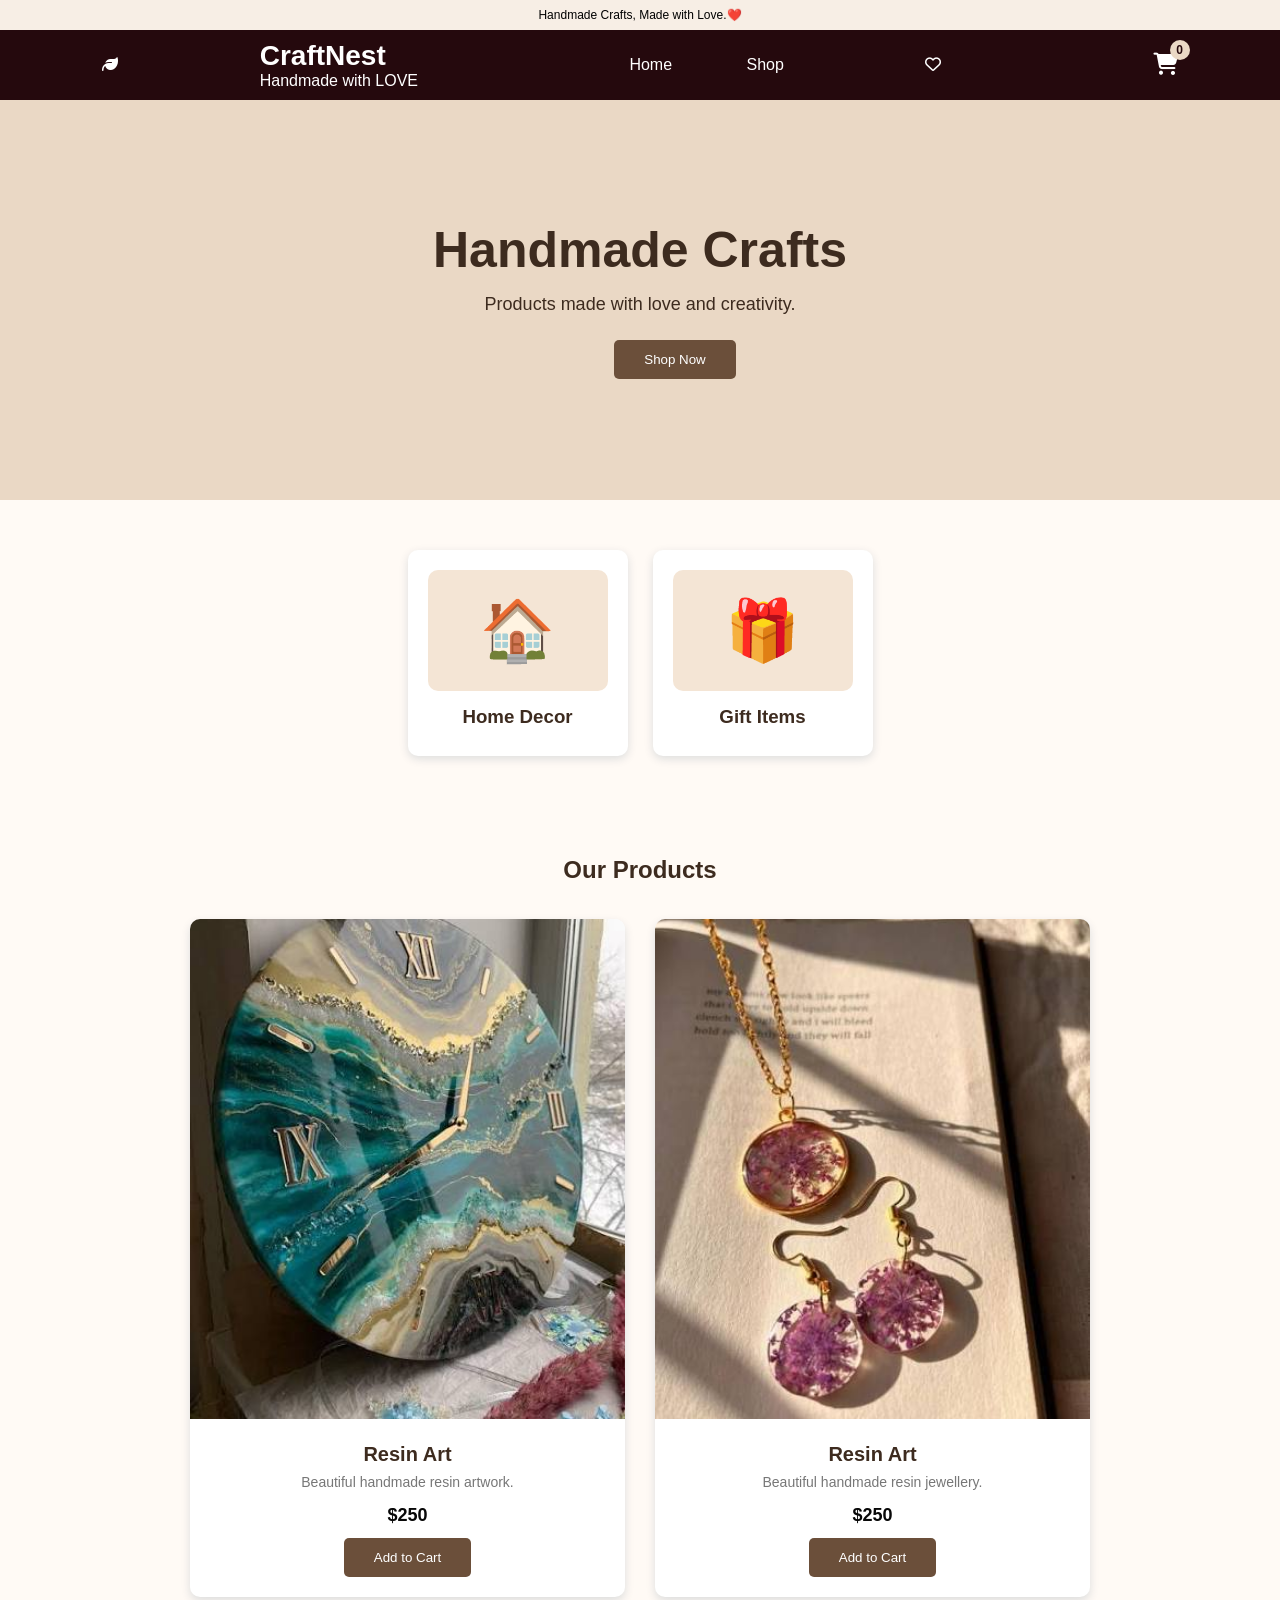
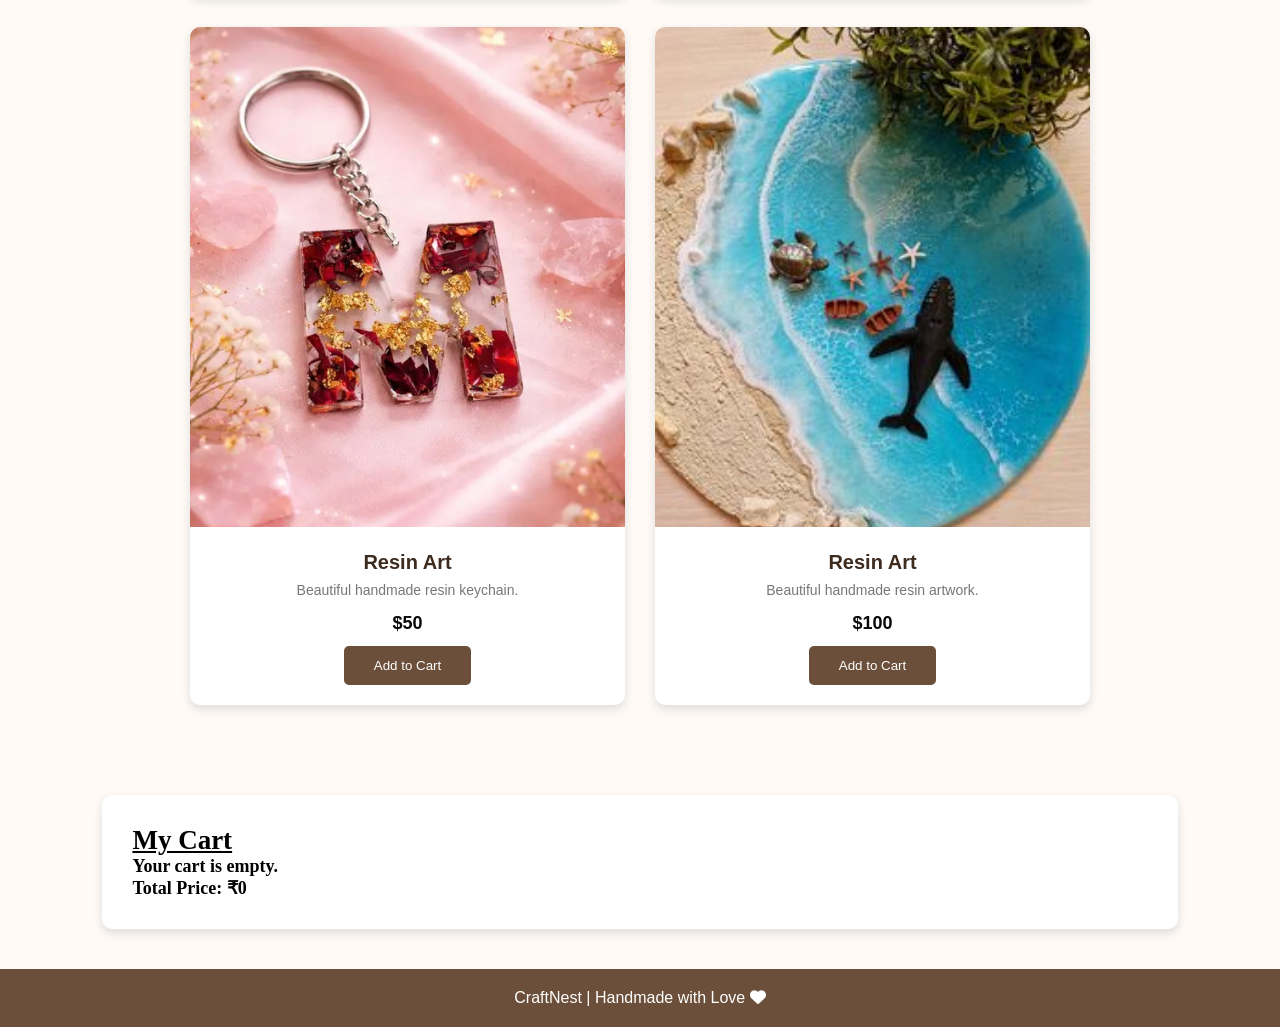
==== index.html @ 23b696b9 "Add files via upload" ====
<!DOCTYPE html>
<html lang="en">
<head>
    <meta charset="UTF-8">
    <meta name="viewport" content="width=device-width, initial-scale=1.0">
    <title>CraftsNests | Handmade Crafts</title>
    <link rel="stylesheet" href="style.css">
    <link rel="stylesheet" href="https://cdnjs.cloudflare.com/ajax/libs/font-awesome/6.5.2/css/all.min.css">
</head>
<body>
    <div class="top-bar">
        <p> Handmade Crafts, Made with Love.❤️</p>

       
        
    </div>
    <header>
      
        <div class="logo">
            <i class="fa-solid fa-leaf"></i>
        </div>
             <div >
                 <h1>CraftNest</h1>
                 <span>Handmade with LOVE</span>
             </div>
      
        <nav >
            <a href="#home" class="home">Home</a>
            <a href="#products">Shop</a>
           
        </nav>
        
        <div class="heart">
            <i class="fa-regular fa-heart"></i></div>
           <div class="cart">
    <nav>
        <a href="#cart" class="cart">
            <i class="fa-solid fa-cart-shopping"></i>
            <sup id="cart-count">0</sup>
        </a>
    </nav>
      
</div>
      
    </header>


    <section class="hero">
        <div >
            <h2> Handmade Crafts</h2>
            <p> Products made with love and creativity.</p>
            <nav>

           <a href="#products">
            <button>Shop Now</button>
            </a>
            </nav>

        </div>
    </section>

    <section class="category">
        <div class="cards">
            <a href="homedecor.html" class="card">
                <div class="image">&#127968</div>
                    <h3>Home Decor</h3>
            </a>

            <a href="gifts.html" class="card">
               <div class="image">  &#127873</div>
                    <h3>Gift Items</h3>
            </a>   
          
         
        </div>
    </section>
     <!-- Products -->
    <section class="products" id="products">

        <h2>Our Products</h2>

        <div class="product-grid">

            <!-- Product 1 -->
            <div class="product-card">

                <img src="resin2.jpg" alt="Resin Art">

                <div class="product-info">

                    <h3>Resin Art</h3>

                    <p>Beautiful handmade resin artwork.</p>

                    <div class="product-bottom">

                        <span class="price">$250</span>

                        <button class="add-cart" data-name="Resin Art" data-price="250">
    Add to Cart
</button>

                    </div>

                </div>

            </div>
         <div class="product-card">

                <img src="resin4.jpg" alt="Resin Art">

                <div class="product-info">

                    <h3>Resin Art</h3>

                    <p>Beautiful handmade resin jewellery.</p>

                    <div class="product-bottom">

                        <span class="price">$250</span>

                      <button class="add-cart" data-name="Resin Jewellery" data-price="250">
    Add to Cart
</button>  
                    </div>

                </div>
                </div>

                  <div class="product-card">

                <img src="resin3.jpg" alt="Resin Art">

                <div class="product-info">

                    <h3>Resin Art</h3>

                    <p>Beautiful handmade resin keychain.</p>

                    <div class="product-bottom">

                        <span class="price">$50</span>

                       <button class="add-cart" data-name="Resin Keychain" data-price="50">
    Add to Cart
</button>

                    </div>

                </div>

            </div>
             <div class="product-card">

                <img src="resin1.jpg" alt="Resin Art">

                <div class="product-info">

                    <h3>Resin Art</h3>

                    <p>Beautiful handmade resin artwork.</p>

                    <div class="product-bottom">

                        <span class="price">$100</span>

                       <button class="add-cart" data-name="Resin Artwork" data-price="100">
    Add to Cart
</button> 

                    </div>

                </div>

            </div>
   
        </div>
    </section>
    <section id="cart">
        <div class="mycart">
            <h2><u>My Cart</u></h2>
              <div id="cart-items">
                <p>Your cart is empty.</p>
             </div>

            <p>Total Price: ₹<span id="total-price">0</span></p>
           
        </div>
    </section>
    <footer>
        <p>CraftNest | Handmade with Love <i class="fa fa-heart"></i></p>
    </footer>
    <script src="script.js"></script>
</body>
</html>
---- style.css ----
*{
    margin:0;
    padding:0;
    box-sizing:border-box
}
html {
    scroll-behavior: smooth;
}

body{
    font-family: Arial,  sans-serif;
    background:#fffaf5;
    color:#3d2b1f;

}
.top-bar{
    background: #f7eee5;
    height:30px;
    display:flex;
    align-items: center;
    justify-content: center;
    font-size: 12px;
    color:black;
}

header{
    background: rgb(37, 9, 13);
    color:white;
    padding:10px 8%;
    display:flex;
    justify-content:space-between;
    align-items:center;
}
header h1{
    font-size: 28px;
}
nav a{
    color:white;
    text-decoration: none;
    margin-left:70px;
    
}
nav a:hover{
    color:beige;
}
.hero{
    height:400px;
    display:-webkit-flex;
    align-items: center;
    justify-content: center;
    text-align: center;
    background: #ead8c5;
}
.hero h2{
    font-size:50px;
    margin-bottom:15px;
}
.hero p{
   font-size:18px;
   margin-bottom: 25px;
}
button{
    border:none;
    border-radius: 5px;
    background: #6b4f3a;
    color:white;
    cursor:pointer;
    padding:12px 30px;
}
button:hover{
    background: #4d3627;
}
.category{
    padding:50px 8%;
    text-align: center;

}
.category h2{
    margin-bottom: 30px;
}
.cards{
    display:flex;
    justify-content: center;
    gap:25px;
    flex-wrap:wrap;
}
.card{
    background: white;
    width:220px;
    padding:20px;
    border-radius:10px;
    box-shadow:0 3px 10px #ddd;
     text-decoration: none;
    color: #3d2b1f;
    display: block;
}
.card:hover {
    transform: translateY(-5px);
    transition: 0.3s;
}
.image{
    font-size:60px;
    background:#f4e5d5;
    padding:25px;
    border-radius:10px;

}
.card h3{
    margin:15px 0 8px;
}
.card p{
    font-size: 14px;
}

.products {
    padding: 50px 8%;
}

.products h2 {
    text-align: center;
    margin-bottom: 35px;
}

.product-grid {
    display: grid;
    grid-template-columns: repeat(2, 1fr);
    gap: 30px;
    max-width: 900px;
    margin: auto;
}

.product-card {
    text-align: center;
    box-shadow: 0 4px 10px #ddd;
    border-radius: 10px;
    background: white;
    overflow: hidden;
    transition: 0.3s;
}

.product-card:hover {
    transform: translateY(-5px);
    box-shadow: 0 8px 20px #ccc;
}

.product-card img {
    width: 100%;
    height: 500px;
    object-fit: cover;
}

.product-info {
    padding: 20px;
}

.product-info h3 {
    font-size: 20px;
    margin-bottom: 8px;
}

.product-info p {
    font-size: 14px;
    color: #777;
    margin-bottom: 15px;
}

.product-bottom {
    display: flex;
    flex-direction: column;
    align-items: center;
    gap: 12px;
}

.price {
    font-size: 18px;
    font-weight: bold;
    color: #080808;
}
.mycart{
    width:84%;
  
   margin:40px auto;
   padding:30px;
    text-align: left;
    color:black;
    font-family:castaller;
    font-weight: bold;
    font-size: 18px;

    box-shadow: 0 4px 10px #ddd;
    border-radius: 10px;
    background: white;

  
    
   
}
.cart {
    position: relative;
    cursor: pointer;
    font-size: 22px;
}

.cart sup {
    position: absolute;
    top: -12px;
    right: -12px;
    background: #ead8c5;
    color: #25090d;
    font-size: 12px;
    font-weight: bold;
    border-radius: 50%;
    min-width: 20px;
    height: 20px;
    display: flex;
    align-items: center;
    justify-content: center;
}



footer{
    background:#6b4f3a;
    color:white;
    text-align:center;
    padding:20px;
    margin-top: 20px;
}
.remove-btn{
    background: #ccc;
   font-size: 10px; 
    color:black;
    border:none;
    border-radius: 5px;
    padding: 5px;
    cursor:pointer;
}
.remove-btn:hover{
    background: white;
}
@media (max-width: 600px) {

    header {
        padding: 15px 5%;
        flex-wrap: wrap;
        gap: 15px;
    }

    header h1 {
        font-size: 22px;
    }

    header span {
        font-size: 12px;
    }

    nav a {
        margin-left: 15px;
        font-size: 14px;
    }

    .hero {
        height: 300px;
        padding: 20px;
    }

    .hero h2 {
        font-size: 35px;
    }

    .hero p {
        font-size: 15px;
    }

    .product-grid {
        grid-template-columns: 1fr;
        gap: 20px;
    }

    .product-card img {
        height: 350px;
    }

    .cards {
        flex-direction: column;
        align-items: center;
    }

    .card {
        width: 90%;
        max-width: 300px;
    }

    .mycart {
        width: 90%;
        padding: 20px;
    }

    .cart-item {
        gap: 10px;
    }

}
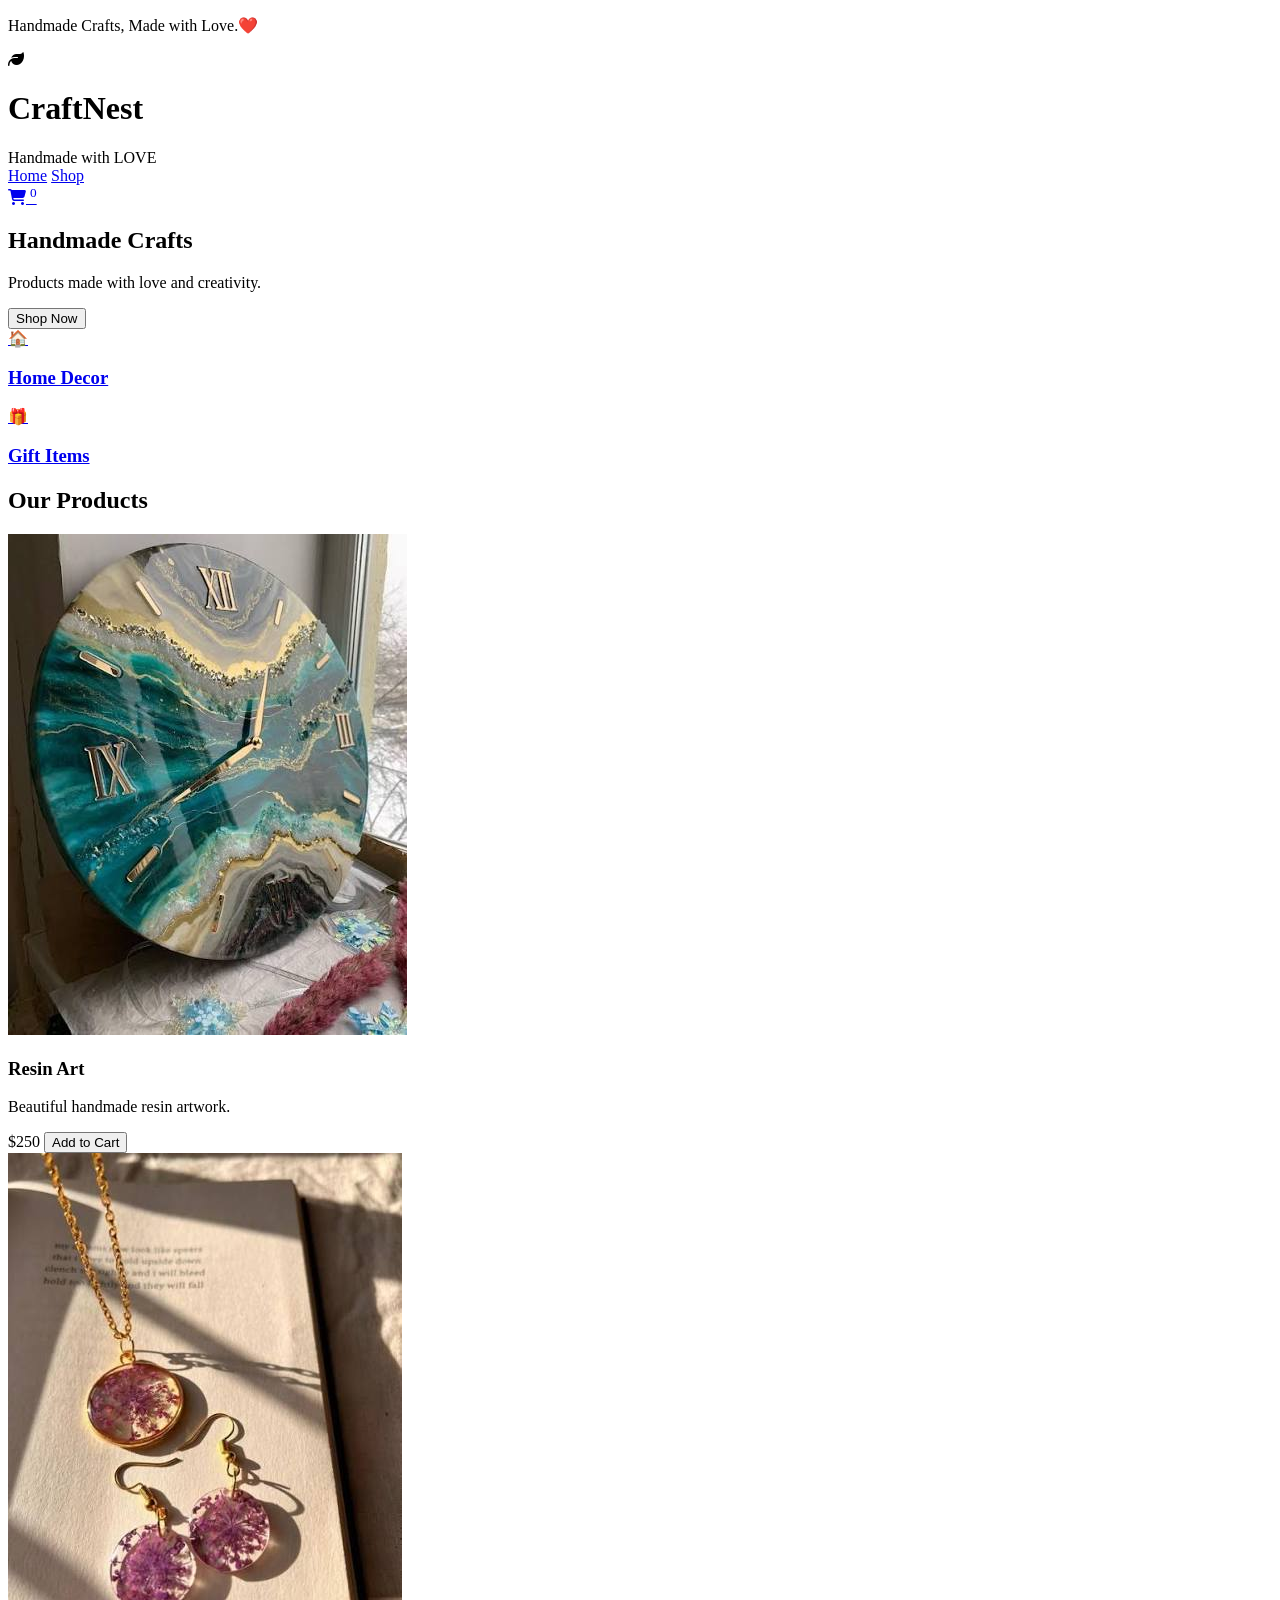
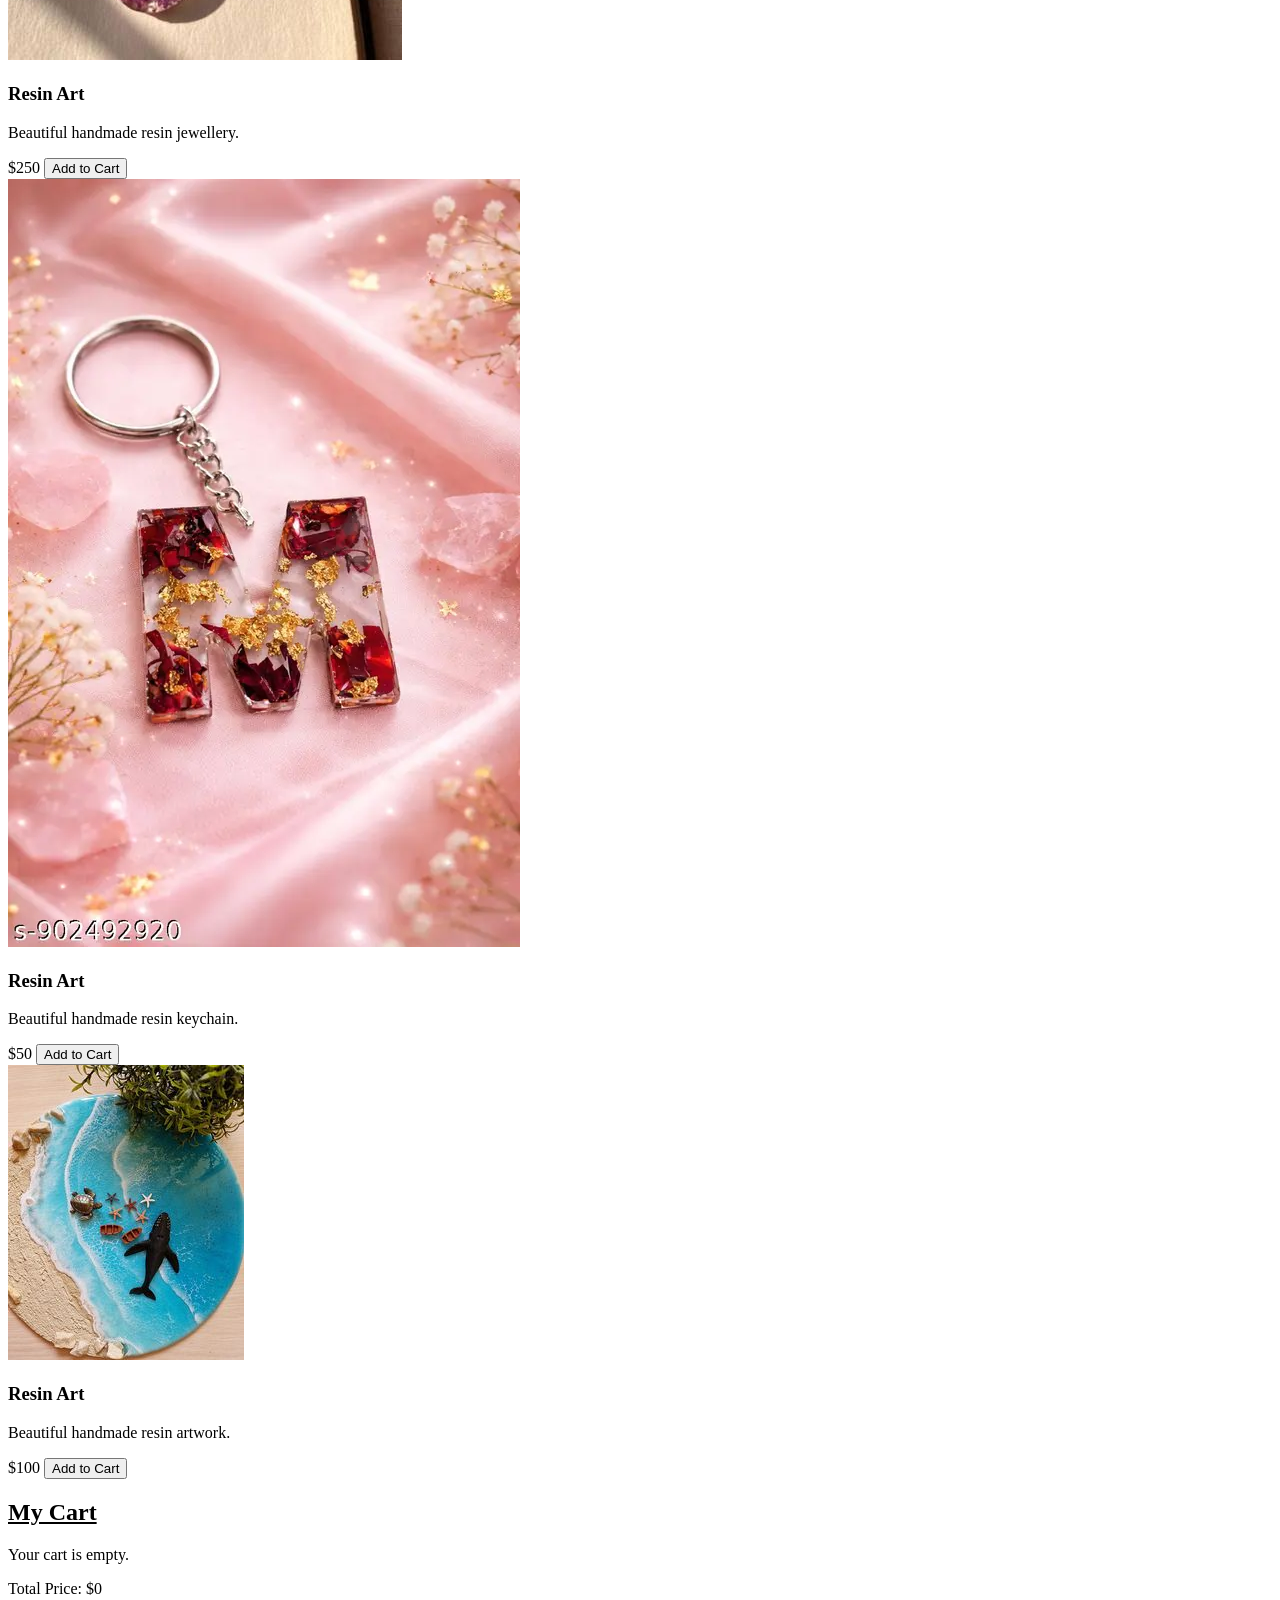
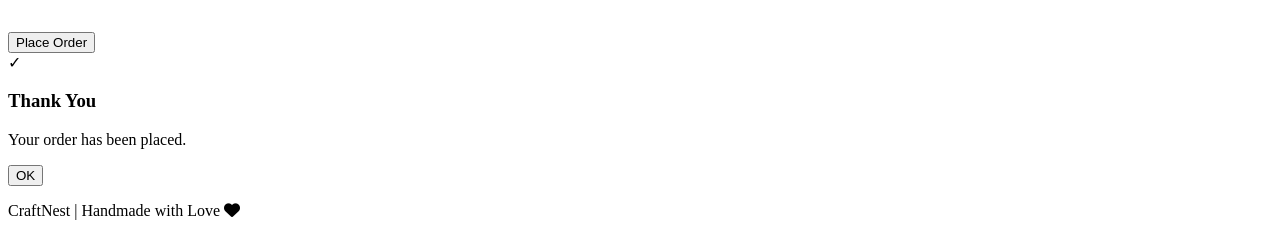
==== commit 10e91e52: "Add files via upload" ====
--- a/index.html
+++ b/index.html
@@ -30,9 +30,7 @@
            
         </nav>
         
-        <div class="heart">
-            <i class="fa-regular fa-heart"></i></div>
-           <div class="cart">
+      
     <nav>
         <a href="#cart" class="cart">
             <i class="fa-solid fa-cart-shopping"></i>
@@ -183,9 +181,21 @@
                 <p>Your cart is empty.</p>
              </div>
 
-            <p>Total Price: ₹<span id="total-price">0</span></p>
-           
-        </div>
+            <p>Total Price: $<span id="total-price">0</span></p>
+            <br>
+            <button id="checkout-btn" onclick="checkoutCart()">Place Order</button>
+
+        </div>
+
+        <div id="custom-popup" class="popup-overlay">
+        <div class="popup-box">
+            <div class="popup-icon">✓</div>
+            <h3 id="popup-title">Thank You</h3>
+            <p id="popup-message">Your order has been placed.</p>
+            <button onclick="closePopup()">OK</button>
+        </div>
+    </div>
+
     </section>
     <footer>
         <p>CraftNest | Handmade with Love <i class="fa fa-heart"></i></p>
